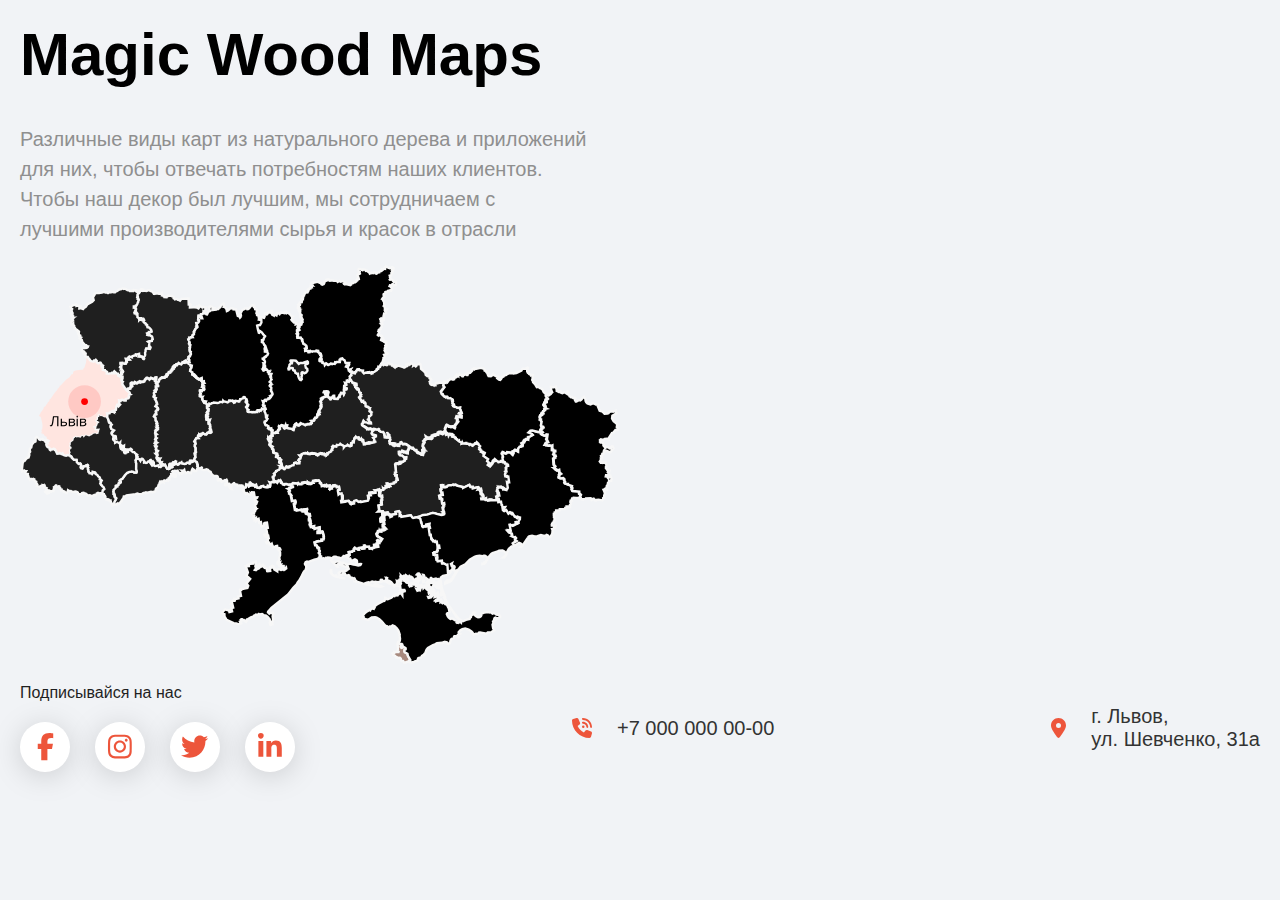
==== pages/about.html @ afd5f62b "done about section" ====
<!DOCTYPE html>
<html lang="ru">
 <head>
   <meta charset="UTF-8">
   <link rel="stylesheet" href="../src/css/base.css">
   <meta name="viewport" content="width=device-width, initial-scale=1.0">
   <title>MaginWoodMaps - о нас</title>
 </head>
 <body>
  <div class="wrapper">
   <header class="header" hidden>
      <div class="header__body">
       <div class="header__contacts">
        <div class="header__contacts-body container">
         <div class="header__contacts-content">
          <nav class="header__contacts-nav">
           <ul class="header__contacts-list">
            <li>
             <a class="header__contacts-link" href="#!" aria-label="facebook" data-tippy-content="facebook">
              <i class="fa-brands fa-facebook-f"></i>
             </a>
            </li>
            <li>
             <a class="header__contacts-link" href="#!" aria-label="instagram" data-tippy-content="instagram">
             <i class="fa-brands fa-instagram"></i>  
             </a>
            </li>
            <li>
             <a class="header__contacts-link" href="#!" aria-label="linkedin-in" data-tippy-content="linkedin-in">
              <i class="fa-brands fa-linkedin-in"></i>  
             </a>
            </li>
            <li>
             <a class="header__contacts-link" href="#!" aria-label="twitter" data-tippy-content="twitter">
              <i class="fa-brands fa-twitter"></i> 
             </a>
            </li>
            <li>
             <a class="header__contacts-link" href="#!" aria-label="blogger" data-tippy-content="blogger">
              <i class="fa-brands fa-blogger-b"></i>
             </a>
            </li>
           </ul>
          </nav>
          <a class="header__phone" href="tel:+700000000">
           <span class="header__phone-number">+7 000 000 00-00</span>
           <span class="header__phone-text">Нажмите, чтобы позвонить</span>
          </a>
         </div>
        </div>
       </div>
       <div class="header__content container">
        <div class="header__top">
         <div class="header__top-side">
          <button class="header__menu-button" type="button">
            <span class="header__menu-button-icon">
             <span></span>
            </span>
            <span>Меню</span>
          </button>
          <a class="header__logo" href="index.html">
           <span class="header__logo-icon"></span>
           <span class="header__logo-text">Magic Wood Maps</span>
          </a>
          <div class="header__mobile-menu">
           <a class="header__mobile-menu-button" href="#!" aria-label="Корзина" data-tippy-content="Корзина" data-counter="1">
            <i class="fa-solid fa-bag-shopping"></i>
           </a>
           <a class="header__mobile-menu-button" href="#!" aria-label="Избранное" data-tippy-content="Избранное" data-counter="11">
            <i class="fa-regular fa-heart"></i>
           </a>
          </div>
          <form class="header__search" data-da=".header__menu, 992, 1">
           <input class="header__search-input" type="search" placeholder="Найти...">
           <button class="header__search-button" data-tippy-content="Поиск">
            <i class="fa-solid fa-magnifying-glass fa-rotate-90"></i>
           </button>
          </form>
         </div>
         <nav class="header__nav">
          <ul class="header__list">
           <li class="header__list-item" data-da=".header__bottom-nav .header__list, 992, 1">
            <a class="header__link" href="#!">
             <i class="fa-solid fa-user"></i>
             <span>Аккаунт</span>
            </a>
           </li>
           <li class="header__list-item">
             <a class="header__link" href="#!">
               <i class="fa-solid fa-bag-shopping"></i>
              <span>Корзина</span>
             </a>
            </li>
            <li class="header__list-item">
             <a class="header__link" href="#!">
               <i class="fa-regular fa-heart"></i>
              <span>Избранное</span>
             </a>
            </li>
          </ul>
         </nav>
        </div>
        <div class="header__bottom">
         <nav class="header__bottom-nav header__nav" data-da=".header__menu-content-top, 992, 1">
          <ul class="header__list">
           <li class="header__list-item">
            <span class="header__link active">
             <span>Главная</span>
            </span>
           </li>
           <li class="header__list-item">
            <a class="header__link" href="#!">
             <span>О нас</span>
            </a>
           </li>
           <li class="header__list-item">
            <a class="header__link" href="#!">
             <span>Контакты</span>
            </a>
           </li>
           <li class="header__list-item">
            <a class="header__link" href="#!">
             <span>Блог</span>
            </a>
           </li>
           <li class="header__list-item">
            <a class="header__link" href="#!">
             <span>Каталог</span>
            </a>
           </li>
          </ul>
         </nav>
         <nav class="header__bottom-nav header__bottom-nav-right header__nav" data-da=".header__menu-content-bottom, 992, 0">
           <ul class="header__list">
            <li class="header__list-item">
             <a class="header__link" href="#!">
              <span>Оферта</span>
             </a>
            </li>
            <li class="header__list-item">
             <a class="header__link" href="#!">
              <span>Доставка</span>
             </a>
            </li>
            <li class="header__list-item">
             <a class="header__link" href="#!" data-tippy-content="Часто задаваемые вопросы">
              <span>FAQ</span>
             </a>
            </li>
           </ul>
          </nav>
        </div>      
       </div>
       <div class="header__menu">
        <div class="header__menu-top">
         <button class="header__menu-close-button" type="button" aria-label="Закрыть меню" data-tippy-content="Закрыть меню">
          <span class="header__menu-close-button-icon">
           <i class="fa-solid fa-xmark"></i>
          </span>
         </button>
         <h2 class="header__menu-title">Меню</h2>     
        </div>
        <div class="header__menu-content">
         <div class="header__menu-content-top">
         </div>
         <div class="header__menu-content-bottom">
          <nav class="header__menu-socials-nav">
           <ul class="header__menu-socials-list">
            <li>
             <a class="header__menu-socials-link" href="#!" aria-label="facebook" data-tippy-content="facebook">
              <i class="fa-brands fa-facebook-f"></i>
             </a>
            </li>
            <li>
             <a class="header__menu-socials-link" href="#!" aria-label="instagram" data-tippy-content="instagram">
              <i class="fa-brands fa-instagram"></i>
             </a>
            </li>
            <li>
             <a class="header__menu-socials-link" href="#!" aria-label="twitter" data-tippy-content="twitter">
              <i class="fa-brands fa-twitter"></i>
             </a>
            </li>
           </ul>
          </nav>
          <span class="header__menu-copyright">©2022, Magic Wood Map</span>
         </div>
        </div>
       </div>
      </div>
   </header>
   <main class="main">
    <section class="about">
     <div class="about__body container">
      <header class="about__header">
       <div class="about__header-content">
        <h2 class="title big">Magic Wood Maps</h2>
        <span class="about__desc">
          Различные виды карт из натурального дерева
          и приложений для них, чтобы отвечать
          потребностям наших клиентов. Чтобы наш декор
          был лучшим, мы сотрудничаем с лучшими
          производителями сырья и красок в отрасли
        </span>
       </div>
      </header>
      <footer class="about__footer">
       <div class="about__contacts">
        <span class="about__contacts-text">Подписывайся на нас</span>
        <nav class="about__contacts-nav">
         <ul class="about__contacts-list">
          <li>
           <a class="about__contacts-link" href="#!" aria-label="facebook" data-tippy-content="facebook">
            <i class="fa-brands fa-facebook-f"></i>
           </a>
          </li>
          <li>
           <a class="about__contacts-link" href="#!" aria-label="instagram" data-tippy-content="instagram">
            <i class="fa-brands fa-instagram"></i>
           </a>
          </li>
          <li>
           <a class="about__contacts-link" href="#!" aria-label="twitter" data-tippy-content="twitter">
            <i class="fa-brands fa-twitter"></i>
           </a>
          </li>
          <li>
           <a class="about__contacts-link" href="#!" aria-label="linkedin-in" data-tippy-content="linkedin-in">
            <i class="fa-brands fa-linkedin-in"></i>
           </a>
          </li>
         </ul>
        </nav>
       </div>
       <div class="about__row">
        <i class="about__icon fa-solid fa-phone-volume"></i>
        <a class="about__link" href="tel:+700000000">
         <span>+7 000 000 00-00</span>
        </a>
       </div>
       <div class="about__row">
        <i class="about__icon fa-solid fa-location-dot"></i>
        <a class="about__link" href="#!">
         <span>г. Львов, <br> ул. Шевченко, 31а</span>
        </a>
       </div>
      </footer>
     </div>
    </section>
   </main>
   <footer class="footer" hidden>
    <div class="footer__body container">
     <div class="footer__newsletter">
      <div class="footer__newsletter-top">
       <h3 class="footer__title">Magic Wood Map</h3>
       <form class="footer__newsletter-form">
        <input class="footer__newsletter-form-input" type="text" placeholder="Ваш e-mail">
        <button class="footer__newsletter-form-button" type="submit">
         <span>Отправить</span>
        </button>
       </form>
      </div>
      <div class="footer__newsletter-bottom">
       <nav class="footer__newsletter-nav">
        <ul class="footer__newsletter-list">
         <li>
          <a class="footer__newsletter-link" href="#!">
           <i class="fa-brands fa-facebook-f"></i>
          </a>
         </li>
         <li>
          <a class="footer__newsletter-link" href="#!">
           <i class="fa-brands fa-instagram"></i>
          </a>
         </li>
         <li>
          <a class="footer__newsletter-link" href="#!">
           <i class="fa-brands fa-twitter"></i>
          </a>
         </li>
        </ul>
       </nav>
       <div class="footer__copyright">
        <span>©2022, Magic Wood Map</span>
       </div>
      </div>
     </div>
     <nav class="footer__nav">
      <ul class="footer__list" data-footer-list-name="Меню">
       <li><a class="footer__link" href="index.html">Главная</a></li>
       <li><a class="footer__link" href="#!">О нас</a></li>
       <li><a class="footer__link" href="#!">Контакты</a></li>
       <li><a class="footer__link" href="#!">Блог</a></li>
      </ul>
      <ul class="footer__list" data-footer-list-name="Контакты">
       <li>
        <div class="footer__list-column">
         <div class="footer__list-sub-column">
          <h4 class="footer__list-title">Отдел продаж</h4>
          <div class="footer__list-column-links">
           <div class="footer__list-column-links-column">
            <a class="footer__link" href="tel:+70000000000">+7 000 000-00-00</a>
            <a href="mailto:info@mapsend.ua" class="footer__link">info@mapsend.ua</a>            
           </div>
          </div>            
         </div>
         <div class="footer__list-sub-column">
          <h4 class="footer__list-title">Отдел продаж</h4>
          <div class="footer__list-column-links-column">
           <a class="footer__link" href="tel:+70000000000">+7 000 111-11-11</a>
           <a href="mailto:info@mapsend.ua" class="footer__link">sale@mapsend.ua</a>            
          </div>            
         </div>
        </div>
       </li>
      </ul>
      <ul class="footer__list" data-footer-list-name="Страницы">
       <li><a class="footer__link" href="#!">Оферта</a></li>
       <li><a class="footer__link" href="#!">Доставка</a></li>
       <li><a class="footer__link" href="#!" data-tippy-content="Часто задаваемые вопросы">FAQ</a></li>
      </ul>
     </nav>
    </div>
   </footer>
  </div>
  <script src="../src/libraries/simplebar/jquery-3.7.1.min.js"></script>
  <script src="../src/libraries/simplebar/simplebar.min.js"></script>
  <script src="../src/libraries/tippy/popper.js"></script>
  <script src="../src/libraries/tippy/tippy.js"></script>
  <script src="../src/icon-font/font-awesome/all.min.js"></script>
  <script type="module" src="../src/main.js"></script>
 </body>
</html>
---- src/css/base.css ----
@import url("fonts.css");
@import url("modern-normalize.css");

/* components */

@import url("../../components/header/header.css");
@import url("../../components/title/title.css");
@import url("../../components/button/button.css");
@import url("../../components/rating/rating.css");
@import url("../../components/footer/footer.css");
@import url("../../components/current-page/current-page.css");

/* components */


/* blocks */

@import url("../../blocks/offer/offer.css");
@import url("../../blocks/benefits/benefits.css");
@import url("../../blocks/solutions/solutions.css");
@import url("../../blocks/categories/categories.css");
@import url("../../blocks/comments/comments.css");
@import url("../../blocks/bestseller/bestseller.css");
@import url("../../blocks/newsletter/newsletter.css");
@import url("../../blocks/video-info/video-info.css");
@import url("../../blocks/about/about.css");

/* blocks */

/* icon-font */

@import url("../icon-font/font-awesome/all.min.css");

/* icon-font */


/* libraries */

@import url("../libraries/simplebar/simplebar.css");
@import url("../libraries/swiper/swiper-bundle.min.css");

/* libraries */


:root {
  --opacity: 0.7;
  --scale: 0.9;
  --black: #1F1F1F;
  --orange: #ED553B;
  --accent: var(--orange);
  --padding: 20px;
}

html,
body {
  width: 100%;
  height: 100%;
  font-weight: 400;
  font-family: sans-serif;
  scroll-behavior: smooth;
  background-color: #F1F3F6;
}

.container {
  width: 100%;
  margin: 0px auto;
  max-width: 1525px;
}

.fullscreen {
  min-height: 100dvh;
}

.wrapper {
  width: 100%;
  display: flex;
  min-height: 100dvh;
  flex-direction: column;
}

.main {
  width: 100%;
  display: flex;
  flex: 1 1 auto;
  flex-direction: column;
}
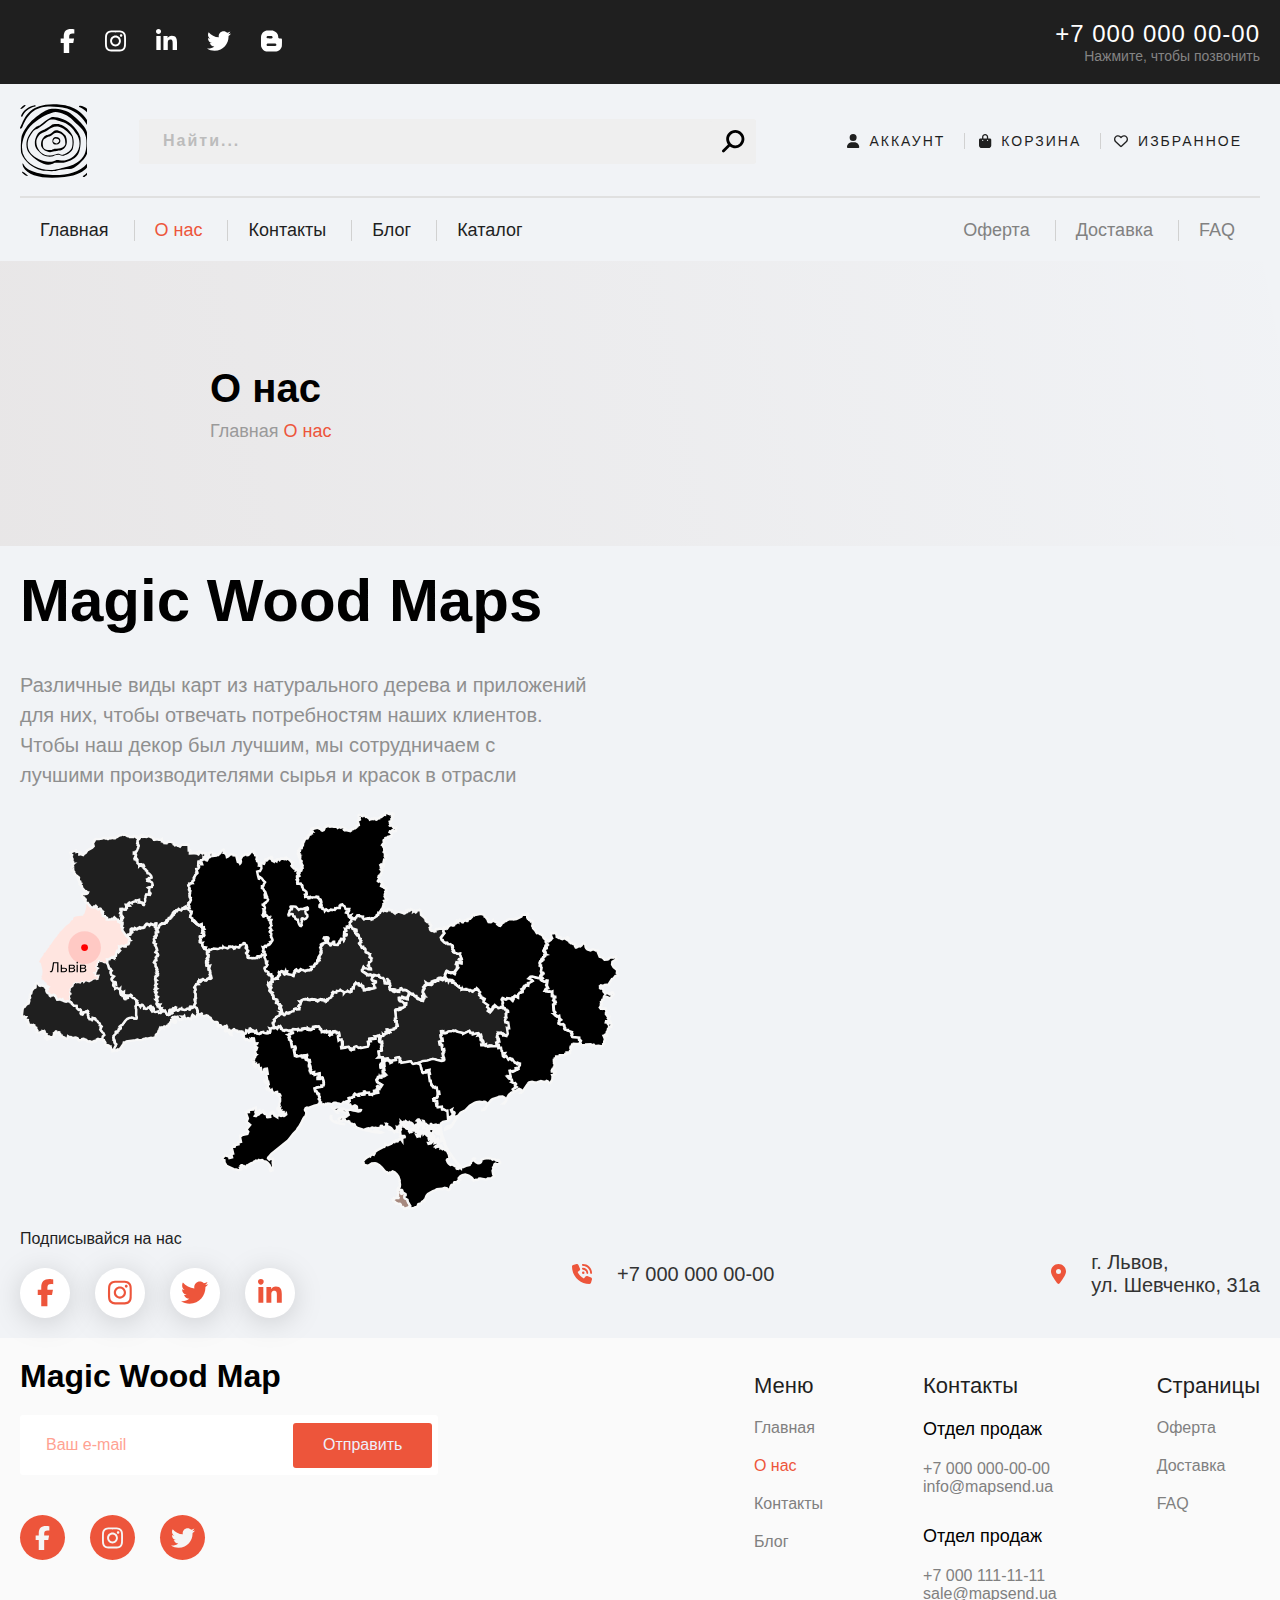
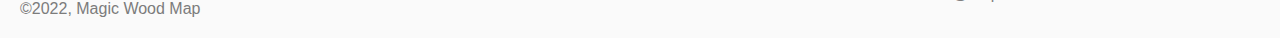
==== commit b7a6c2a8: "about.html is done" ====
--- a/pages/about.html
+++ b/pages/about.html
@@ -8,7 +8,7 @@
  </head>
  <body>
   <div class="wrapper">
-   <header class="header" hidden>
+   <header class="header">
       <div class="header__body">
        <div class="header__contacts">
         <div class="header__contacts-body container">
@@ -104,14 +104,14 @@
          <nav class="header__bottom-nav header__nav" data-da=".header__menu-content-top, 992, 1">
           <ul class="header__list">
            <li class="header__list-item">
+            <a class="header__link" href="../index.html">
+             <span>Главная</span>
+            </a>
+           </li>
+           <li class="header__list-item">
             <span class="header__link active">
-             <span>Главная</span>
+             <span>О нас</span>
             </span>
-           </li>
-           <li class="header__list-item">
-            <a class="header__link" href="#!">
-             <span>О нас</span>
-            </a>
            </li>
            <li class="header__list-item">
             <a class="header__link" href="#!">
@@ -190,6 +190,25 @@
       </div>
    </header>
    <main class="main">
+    <section class="current-page">
+     <div class="current-page__body container">
+      <div class="current-page__content">
+       <h1 class="title medium">О нас</h1>
+       <div class="current-page__breadcrumbs">
+        <nav class="current-page__breadcrumbs-nav">
+         <ul class="current-page__breadcrumbs-list">
+          <li>
+           <a class="current-page__breadcrumbs-link" href="../index.html">Главная</a>
+          </li>
+          <li>
+           <span class="current-page__breadcrumbs-link active">О нас</span>
+          </li>
+         </ul>
+        </nav>        
+       </div>
+      </div>
+     </div>
+    </section>
     <section class="about">
      <div class="about__body container">
       <header class="about__header">
@@ -248,7 +267,7 @@
      </div>
     </section>
    </main>
-   <footer class="footer" hidden>
+   <footer class="footer">
     <div class="footer__body container">
      <div class="footer__newsletter">
       <div class="footer__newsletter-top">
@@ -288,7 +307,7 @@
      <nav class="footer__nav">
       <ul class="footer__list" data-footer-list-name="Меню">
        <li><a class="footer__link" href="index.html">Главная</a></li>
-       <li><a class="footer__link" href="#!">О нас</a></li>
+       <li><span class="footer__link active">О нас</span></li>
        <li><a class="footer__link" href="#!">Контакты</a></li>
        <li><a class="footer__link" href="#!">Блог</a></li>
       </ul>
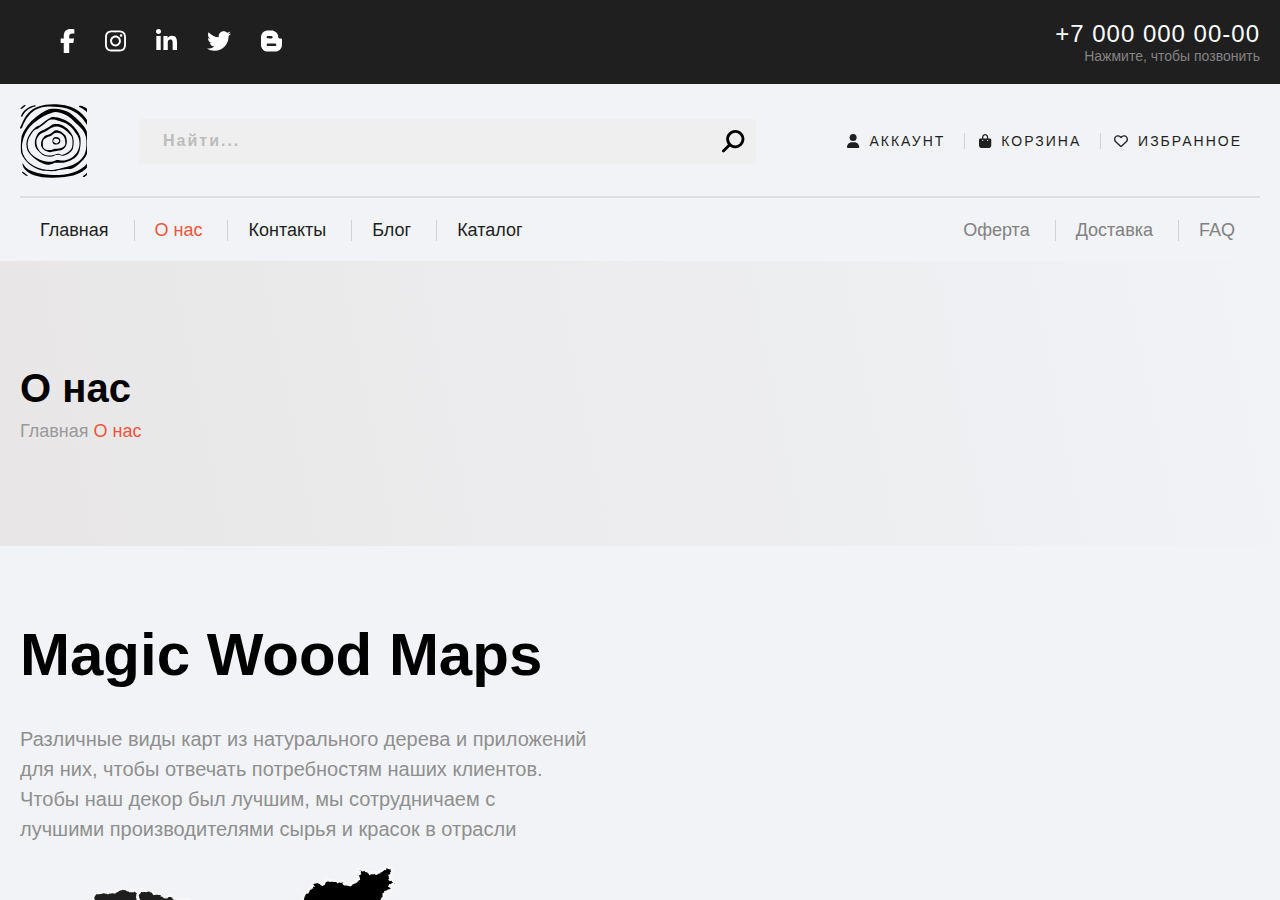
==== commit 0beab823: "about.html is done" ====
--- a/pages/about.html
+++ b/pages/about.html
@@ -6,7 +6,7 @@
    <meta name="viewport" content="width=device-width, initial-scale=1.0">
    <title>MaginWoodMaps - о нас</title>
  </head>
- <body>
+ <body data-simplebar>
   <div class="wrapper">
    <header class="header">
       <div class="header__body">
@@ -209,7 +209,7 @@
       </div>
      </div>
     </section>
-    <section class="about">
+    <section class="about fullscreen">
      <div class="about__body container">
       <header class="about__header">
        <div class="about__header-content">
@@ -263,6 +263,41 @@
          <span>г. Львов, <br> ул. Шевченко, 31а</span>
         </a>
        </div>
+      </footer>
+     </div>
+    </section>
+    <section class="feedback">
+     <div class="feedback__body container">
+      <header class="feedback__header">
+       <h2 class="feedback__title">Обратный звонок</h2>
+       <span class="feedback__desc">Оставьте контакты и мы предвзоним вам в ближайшее время</span>
+      </header>
+      <footer class="feedback__footer">
+       <form class="feedback__form">
+        <div class="feedback__form-main">
+         <div class="feedback__form-row">
+          <div class="feedback__input-wrapper">
+           <label class="feedback__input-label">Имя*</label>
+           <input class="feedback__input" inputmode="text" type="text" placeholder="Имя" required>
+          </div>
+          <div class="feedback__input-wrapper">
+           <label class="feedback__input-label">Номер телефона*</label>
+           <input class="feedback__input" inputmode="tel" type="tel" placeholder="Номер телефона" required>
+          </div>        
+         </div>
+         <div class="feedback__input-wrapper">
+          <label class="feedback__input-label">Электронная почта</label>
+          <input class="feedback__input" inputmode="email" type="email" placeholder="Электронная почта">
+         </div>
+         <div class="feedback__input-wrapper">
+          <label class="feedback__input-label">Сообщение</label>
+          <textarea class="feedback__textarea feedback__input" placeholder="Сообщение"></textarea>
+         </div>
+        </div>
+        <button class="feedback__button button accent" type="submit">
+         <span>Отправить</span>
+        </button>
+       </form>
       </footer>
      </div>
     </section>
--- a/src/css/base.css
+++ b/src/css/base.css
@@ -24,6 +24,7 @@
 @import url("../../blocks/newsletter/newsletter.css");
 @import url("../../blocks/video-info/video-info.css");
 @import url("../../blocks/about/about.css");
+@import url("../../blocks/feedback/feedback.css");
 
 /* blocks */
 
@@ -64,7 +65,7 @@
 .container {
   width: 100%;
   margin: 0px auto;
-  max-width: 1525px;
+  max-width: 1500px;
 }
 
 .fullscreen {
